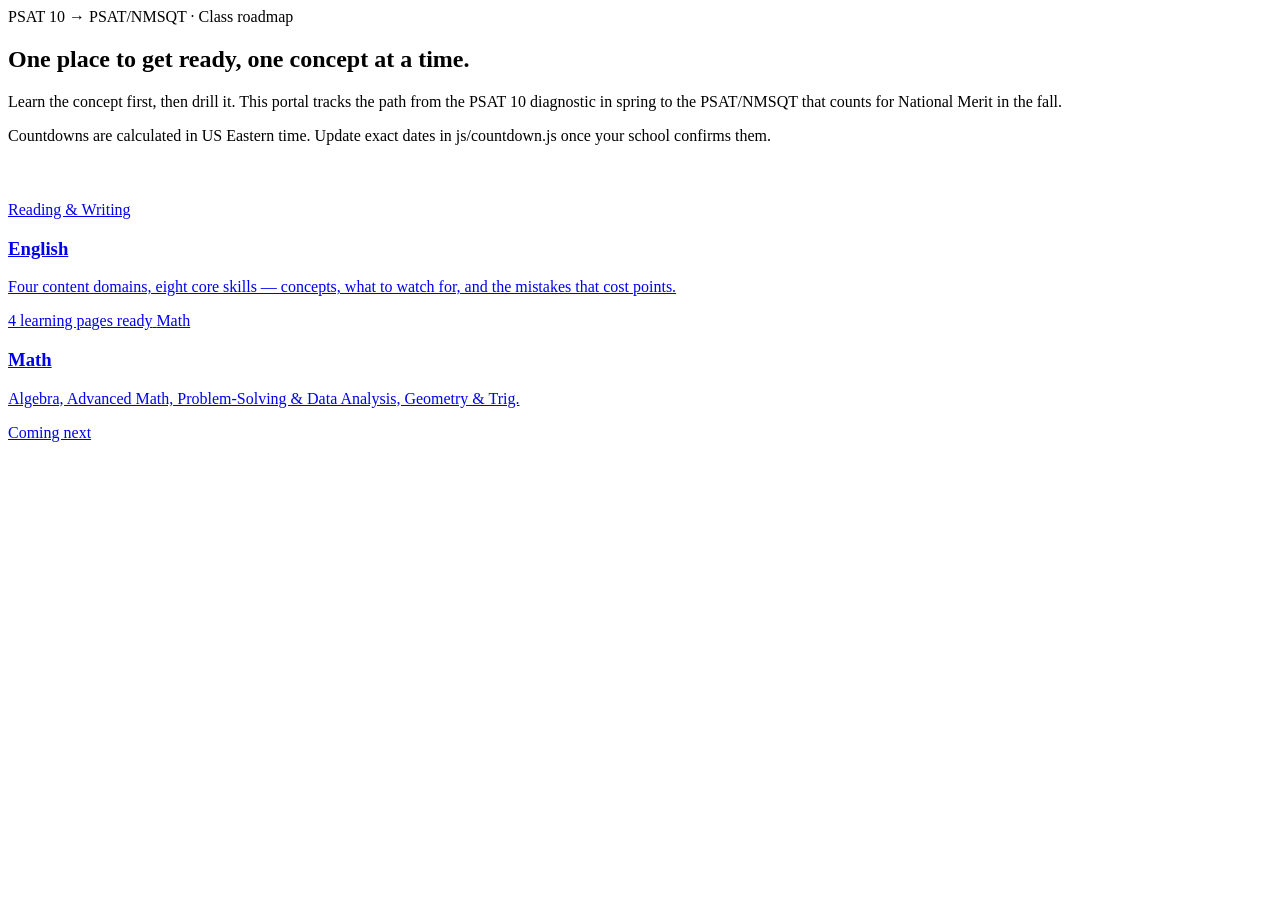
==== index.html @ 3fce21ab "Add files via upload" ====
<!DOCTYPE html>
<html lang="en">
<head>
<meta charset="UTF-8">
<meta name="viewport" content="width=device-width, initial-scale=1.0">
<title>PSAT Prep Portal</title>
<link rel="stylesheet" href="css/style.css">
</head>
<body>

<main>
  <section class="hero container">
    <div class="eyebrow">PSAT 10 &rarr; PSAT/NMSQT &middot; Class roadmap</div>
    <h1>One place to get ready, one concept at a time.</h1>
    <p class="lede">
      Learn the concept first, then drill it. This portal tracks the path from
      the PSAT 10 diagnostic in spring to the PSAT/NMSQT that counts for
      National Merit in the fall.
    </p>
  </section>

  <section class="container">
    <div id="countdown-row" class="countdown-row" aria-live="polite"></div>
    <p class="note-inline">Countdowns are calculated in US Eastern time. Update exact dates in js/countdown.js once your school confirms them.</p>
  </section>

  <section class="container">
    <div class="grid" style="margin-top:56px;">
      <a class="card" href="english/index.html">
        <span class="tag">Reading &amp; Writing</span>
        <h3>English</h3>
        <p>Four content domains, eight core skills &mdash; concepts, what to watch for, and the mistakes that cost points.</p>
        <span class="status">4 learning pages ready</span>
      </a>
      <a class="card disabled" href="math/index.html">
        <span class="tag">Math</span>
        <h3>Math</h3>
        <p>Algebra, Advanced Math, Problem-Solving &amp; Data Analysis, Geometry &amp; Trig.</p>
        <span class="status">Coming next</span>
      </a>
    </div>
  </section>
</main>

<script>window.PAGE = 'home'; window.SITE_ROOT = '';</script>
<script src="js/nav.js"></script>
<script src="js/countdown.js"></script>
</body>
</html>
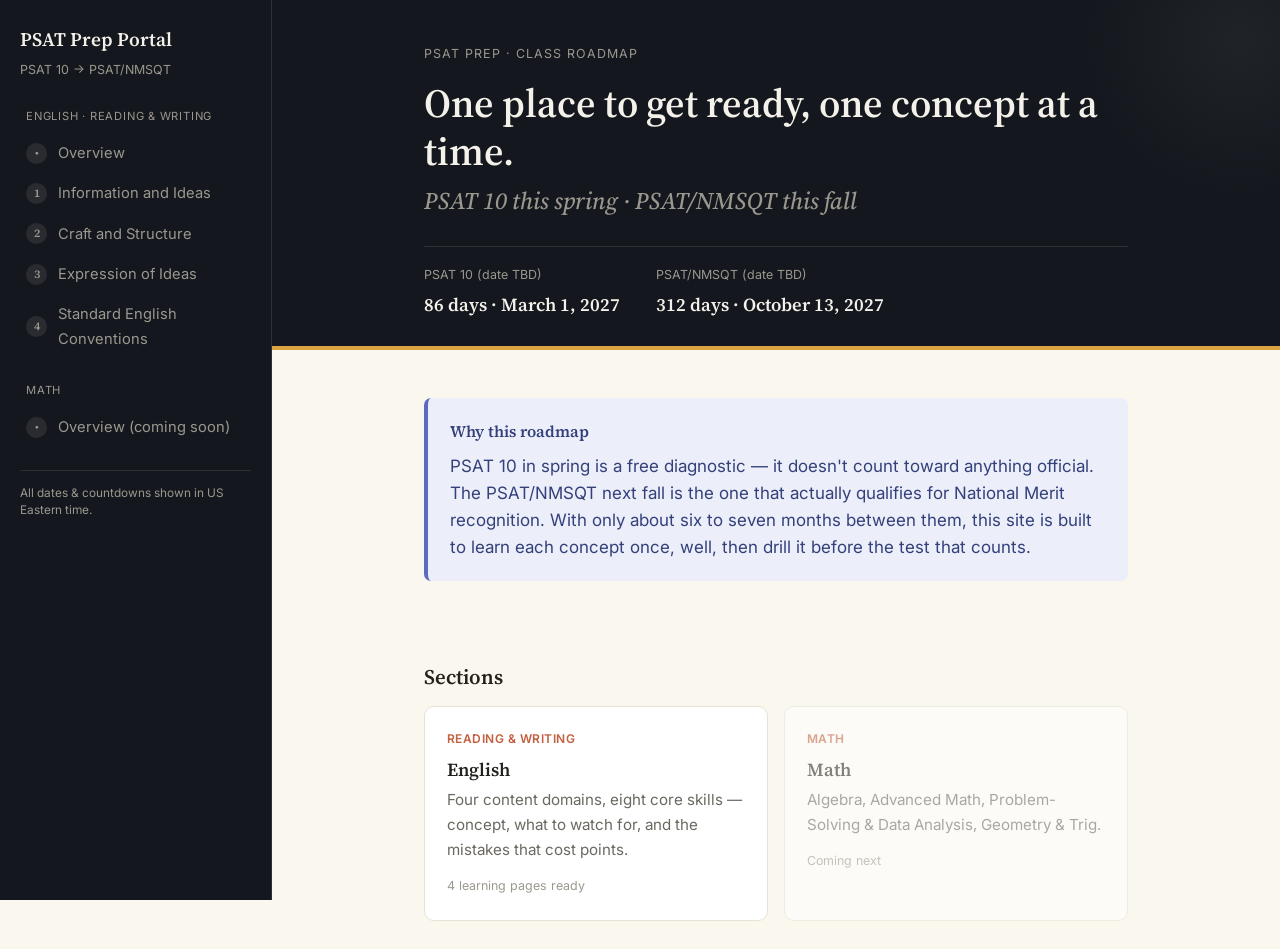
==== commit 53768ea9: "Add files via upload" ====
--- a/index.html
+++ b/index.html
@@ -8,28 +8,39 @@
 </head>
 <body>
 
-<main>
-  <section class="hero container">
-    <div class="eyebrow">PSAT 10 &rarr; PSAT/NMSQT &middot; Class roadmap</div>
+<header class="hero-dark">
+  <div class="container">
+    <div class="eyebrow">PSAT Prep &middot; Class Roadmap</div>
     <h1>One place to get ready, one concept at a time.</h1>
-    <p class="lede">
-      Learn the concept first, then drill it. This portal tracks the path from
-      the PSAT 10 diagnostic in spring to the PSAT/NMSQT that counts for
-      National Merit in the fall.
-    </p>
+    <div class="subtitle">PSAT 10 this spring &middot; PSAT/NMSQT this fall</div>
+    <div id="hero-stats" class="stat-row" aria-live="polite"></div>
+  </div>
+</header>
+<div class="hero-divider"></div>
+
+<main class="container">
+  <section class="section">
+    <div class="callout">
+      <div class="callout-label">Why this roadmap</div>
+      <p>
+        PSAT 10 in spring is a free diagnostic &mdash; it doesn't count toward
+        anything official. The PSAT/NMSQT next fall is the one that actually
+        qualifies for National Merit recognition. With only about six to
+        seven months between them, this site is built to learn each concept
+        once, well, then drill it before the test that counts.
+      </p>
+    </div>
   </section>
 
-  <section class="container">
-    <div id="countdown-row" class="countdown-row" aria-live="polite"></div>
-    <p class="note-inline">Countdowns are calculated in US Eastern time. Update exact dates in js/countdown.js once your school confirms them.</p>
-  </section>
-
-  <section class="container">
-    <div class="grid" style="margin-top:56px;">
+  <section class="section tight">
+    <div class="section-head">
+      <h2>Sections</h2>
+    </div>
+    <div class="grid">
       <a class="card" href="english/index.html">
         <span class="tag">Reading &amp; Writing</span>
         <h3>English</h3>
-        <p>Four content domains, eight core skills &mdash; concepts, what to watch for, and the mistakes that cost points.</p>
+        <p>Four content domains, eight core skills &mdash; concept, what to watch for, and the mistakes that cost points.</p>
         <span class="status">4 learning pages ready</span>
       </a>
       <a class="card disabled" href="math/index.html">
@@ -43,7 +54,7 @@
 </main>
 
 <script>window.PAGE = 'home'; window.SITE_ROOT = '';</script>
-<script src="js/nav.js"></script>
+<script src="js/sidebar.js"></script>
 <script src="js/countdown.js"></script>
 </body>
 </html>
--- a/css/style.css
+++ b/css/style.css
@@ -0,0 +1,386 @@
+/* ============================================================
+   PSAT Prep Portal — Sidebar + Hero design
+   ============================================================ */
+
+@import url('https://fonts.googleapis.com/css2?family=Source+Serif+4:ital,opsz,wght@0,8..60,500;0,8..60,600;0,8..60,700;1,8..60,500;1,8..60,600&family=Inter:wght@400;500;600&display=swap');
+
+:root{
+  /* dark surfaces — sidebar + hero */
+  --dark-bg:      #14171D;
+  --dark-text:    #F3F1E9;
+  --dark-text-dim:#9A988E;
+  --dark-border:  rgba(255,255,255,0.10);
+
+  /* light surfaces — page body */
+  --bg:        #FAF7EF;
+  --surface:   #FFFFFF;
+  --surface-2: #F2EFE5;
+  --border:    #E6E2D6;
+  --border-strong: #D5D1C2;
+
+  --text:      #24221D;
+  --text-dim:  #6A6860;
+  --text-faint:#9B988D;
+
+  --accent:    #C2603F;     /* clay — primary accent, links, watch-for */
+  --accent-strong: #A84F31;
+  --gold:      #D9A441;     /* thin divider under hero */
+
+  --mistake:       #9B5A4C;
+  --mistake-soft:  #F1DED9;
+
+  --info-bg:     #ECEFFA;
+  --info-border: #5C6BC0;
+  --info-text:   #33407A;
+
+  --font-display: 'Source Serif 4', Georgia, serif;
+  --font-body: 'Inter', system-ui, -apple-system, sans-serif;
+
+  --sidebar-w: 272px;
+  --maxw: 760px;
+  --radius: 10px;
+  --radius-sm: 7px;
+}
+
+*{ box-sizing: border-box; }
+
+body{
+  margin: 0;
+  background: var(--bg);
+  color: var(--text);
+  font-family: var(--font-body);
+  font-size: 17px;
+  line-height: 1.65;
+  -webkit-font-smoothing: antialiased;
+}
+
+h1, h2, h3, h4{
+  font-family: var(--font-display);
+  font-weight: 600;
+  line-height: 1.2;
+  color: inherit;
+  margin: 0;
+}
+
+a{ color: var(--accent); text-decoration: none; }
+a:hover{ text-decoration: underline; }
+
+:focus-visible{
+  outline: 2px solid var(--accent);
+  outline-offset: 3px;
+  border-radius: 4px;
+}
+
+.container{
+  max-width: var(--maxw);
+  margin: 0 auto;
+  padding: 0 28px;
+}
+
+/* ================= Sidebar ================= */
+.sidebar{
+  position: fixed;
+  top: 0; left: 0; bottom: 0;
+  width: var(--sidebar-w);
+  background: var(--dark-bg);
+  color: var(--dark-text);
+  border-right: 1px solid var(--dark-border);
+  overflow-y: auto;
+  padding: 26px 20px 20px;
+  z-index: 60;
+}
+
+.sidebar-overlay{
+  display: none;
+  position: fixed;
+  inset: 0;
+  background: rgba(0,0,0,0.4);
+  z-index: 55;
+}
+.sidebar-overlay.show{ display: block; }
+
+.brand-link{ display: block; margin-bottom: 26px; }
+.brand-link:hover{ text-decoration: none; }
+.brand-title{
+  font-family: var(--font-display);
+  font-size: 1.2rem;
+  font-weight: 600;
+  color: var(--dark-text);
+  line-height: 1.25;
+}
+.brand-sub{
+  font-size: 0.78rem;
+  color: var(--dark-text-dim);
+  margin-top: 6px;
+  display: block;
+}
+
+.nav-group{ margin-bottom: 22px; }
+.nav-group-label{
+  font-size: 0.7rem;
+  letter-spacing: 0.07em;
+  text-transform: uppercase;
+  color: var(--dark-text-dim);
+  margin-bottom: 8px;
+  display: block;
+  padding: 0 6px;
+}
+.nav-item{
+  display: flex;
+  align-items: center;
+  gap: 11px;
+  padding: 8px 6px;
+  border-radius: 7px;
+  color: var(--dark-text-dim);
+  font-size: 0.92rem;
+  text-decoration: none;
+}
+.nav-item:hover{ background: rgba(255,255,255,0.06); color: var(--dark-text); text-decoration: none; }
+.nav-item.active{ color: var(--dark-text); background: rgba(255,255,255,0.05); }
+.nav-item.active .nav-num{ background: var(--accent); color: #fff; }
+.nav-item.disabled{ opacity: 0.4; pointer-events: none; }
+
+.nav-num{
+  width: 21px; height: 21px;
+  border-radius: 50%;
+  background: rgba(255,255,255,0.09);
+  color: var(--dark-text-dim);
+  display: flex; align-items: center; justify-content: center;
+  font-family: var(--font-display);
+  font-weight: 600;
+  font-size: 0.72rem;
+  flex-shrink: 0;
+}
+
+.nav-foot{
+  margin-top: 10px;
+  padding-top: 14px;
+  border-top: 1px solid var(--dark-border);
+  font-size: 0.74rem;
+  color: var(--dark-text-dim);
+  line-height: 1.5;
+}
+
+.sidebar-toggle{
+  display: none;
+  position: fixed;
+  top: 14px; left: 16px;
+  z-index: 70;
+  background: var(--dark-bg);
+  color: var(--dark-text);
+  border: 1px solid var(--dark-border);
+  border-radius: 7px;
+  padding: 8px 13px;
+  font-family: var(--font-body);
+  font-size: 0.85rem;
+  cursor: pointer;
+}
+
+body.has-sidebar{ padding-left: var(--sidebar-w); }
+
+@media (max-width: 880px){
+  .sidebar{ transform: translateX(-100%); transition: transform .2s ease; }
+  .sidebar.open{ transform: translateX(0); }
+  .sidebar-toggle{ display: inline-flex; }
+  body.has-sidebar{ padding-left: 0; padding-top: 54px; }
+}
+
+/* ================= Dark hero ================= */
+.hero-dark{
+  background: var(--dark-bg);
+  color: var(--dark-text);
+  position: relative;
+  overflow: hidden;
+  padding: 44px 0 26px;
+}
+.hero-dark::before{
+  content: '';
+  position: absolute;
+  top: -120px; right: -120px;
+  width: 320px; height: 320px;
+  border-radius: 50%;
+  background: radial-gradient(circle, rgba(255,255,255,0.05), transparent 70%);
+}
+.hero-dark .container{ position: relative; }
+
+.hero-dark .eyebrow{
+  font-size: 0.78rem;
+  letter-spacing: 0.08em;
+  text-transform: uppercase;
+  color: var(--dark-text-dim);
+  margin-bottom: 14px;
+}
+.hero-dark h1{
+  font-size: clamp(1.7rem, 3.6vw, 2.5rem);
+  color: var(--dark-text);
+}
+.hero-dark .subtitle{
+  font-family: var(--font-display);
+  font-style: italic;
+  font-weight: 500;
+  font-size: clamp(1.15rem, 2.2vw, 1.5rem);
+  color: var(--dark-text-dim);
+  margin-top: 6px;
+}
+.hero-dark p.lede{
+  color: var(--dark-text-dim);
+  font-size: 1.05rem;
+  max-width: 56ch;
+  margin-top: 14px;
+  font-family: var(--font-body);
+}
+
+.stat-row{
+  display: flex;
+  flex-wrap: wrap;
+  gap: 36px;
+  margin-top: 26px;
+  padding-top: 18px;
+  border-top: 1px solid var(--dark-border);
+}
+.stat{ display: flex; flex-direction: column; gap: 4px; }
+.stat .stat-label{ font-size: 0.78rem; color: var(--dark-text-dim); }
+.stat .stat-value{
+  font-family: var(--font-display);
+  font-weight: 600;
+  font-size: 1.15rem;
+  color: var(--dark-text);
+}
+
+.hero-divider{ height: 4px; background: var(--gold); }
+
+/* ================= Body content ================= */
+.section{ padding: 40px 0; }
+.section.tight{ padding: 28px 0 0; }
+
+.callout{
+  background: var(--info-bg);
+  border-left: 4px solid var(--info-border);
+  border-radius: var(--radius-sm);
+  padding: 20px 22px;
+  margin: 8px 0 8px;
+  color: var(--info-text);
+}
+.callout .callout-label{
+  font-family: var(--font-display);
+  font-weight: 600;
+  font-size: 1rem;
+  margin-bottom: 8px;
+  color: var(--info-text);
+}
+.callout p{ margin: 0; line-height: 1.6; }
+
+.section-head{
+  display: flex;
+  align-items: baseline;
+  gap: 12px;
+  margin: 8px 0 16px;
+}
+.section-head h2{ font-size: 1.3rem; }
+.pill{
+  background: var(--surface-2);
+  border-radius: 999px;
+  padding: 5px 13px;
+  font-size: 0.78rem;
+  color: var(--text-dim);
+  margin-left: auto;
+  white-space: nowrap;
+}
+
+.lesson-list{
+  display: flex;
+  flex-direction: column;
+  gap: 9px;
+  margin: 0 0 12px;
+}
+.lesson-item{
+  display: flex;
+  align-items: center;
+  gap: 14px;
+  padding: 13px 16px;
+  border: 1px solid var(--border);
+  border-radius: var(--radius);
+  background: var(--surface);
+  color: var(--text);
+}
+.lesson-item:hover{ border-color: var(--border-strong); text-decoration: none; }
+.lesson-num{
+  width: 26px; height: 26px;
+  border-radius: 50%;
+  background: var(--accent);
+  color: #fff;
+  display: flex; align-items: center; justify-content: center;
+  font-family: var(--font-display);
+  font-weight: 600;
+  font-size: 0.85rem;
+  flex-shrink: 0;
+}
+.lesson-item .lesson-title{ font-weight: 600; }
+.lesson-item .lesson-meta{ color: var(--text-faint); font-size: 0.85rem; margin-left: auto; }
+
+/* ---- Cards / Grid (home page section links) ---- */
+.grid{
+  display: grid;
+  gap: 16px;
+  grid-template-columns: repeat(auto-fit, minmax(230px, 1fr));
+  margin: 8px 0 28px;
+}
+.card{
+  background: var(--surface);
+  border: 1px solid var(--border);
+  border-radius: var(--radius);
+  padding: 22px;
+  display: block;
+  color: var(--text);
+}
+.card:hover{ border-color: var(--border-strong); text-decoration: none; }
+.card .tag{
+  font-size: 0.75rem;
+  font-weight: 600;
+  letter-spacing: 0.04em;
+  text-transform: uppercase;
+  color: var(--accent);
+  display: block;
+  margin-bottom: 10px;
+}
+.card h3{ font-size: 1.15rem; margin-bottom: 6px; }
+.card p{ color: var(--text-dim); font-size: 0.95rem; margin: 0; }
+.card.disabled{ opacity: 0.55; }
+.card .status{ display: inline-block; margin-top: 14px; font-size: 0.78rem; color: var(--text-faint); }
+
+/* ---- Skill detail blocks ---- */
+.skill-block{
+  padding: 40px 0;
+  border-bottom: 1px solid var(--border);
+}
+.skill-block:last-of-type{ border-bottom: none; }
+
+.skill-main .skill-num{ color: var(--text-faint); font-size: 0.85rem; margin-bottom: 6px; display: block; }
+.skill-main h2{ font-size: 1.4rem; margin-bottom: 16px; }
+.skill-main p{ margin: 0 0 16px; }
+.skill-main p:last-child{ margin-bottom: 0; }
+.skill-main strong{ color: var(--text); }
+
+.skill-rail{
+  display: grid;
+  grid-template-columns: repeat(auto-fit, minmax(240px, 1fr));
+  gap: 14px;
+  margin-top: 22px;
+}
+.note-card{
+  background: var(--surface-2);
+  border-radius: var(--radius-sm);
+  padding: 16px 18px;
+  font-size: 0.95rem;
+}
+.note-card .label{ font-size: 0.8rem; font-weight: 600; margin-bottom: 8px; }
+.note-card ul{ margin: 0; padding-left: 1.1em; }
+.note-card li{ margin-bottom: 7px; }
+.note-card li:last-child{ margin-bottom: 0; }
+.note-card.focus .label{ color: var(--accent); }
+.note-card.mistake{ background: var(--mistake-soft); }
+.note-card.mistake .label{ color: var(--mistake); }
+
+.note-inline{ font-size: 0.85rem; color: var(--text-faint); margin-top: 8px; }
+
+@media (prefers-reduced-motion: reduce){ *{ transition: none !important; } }
